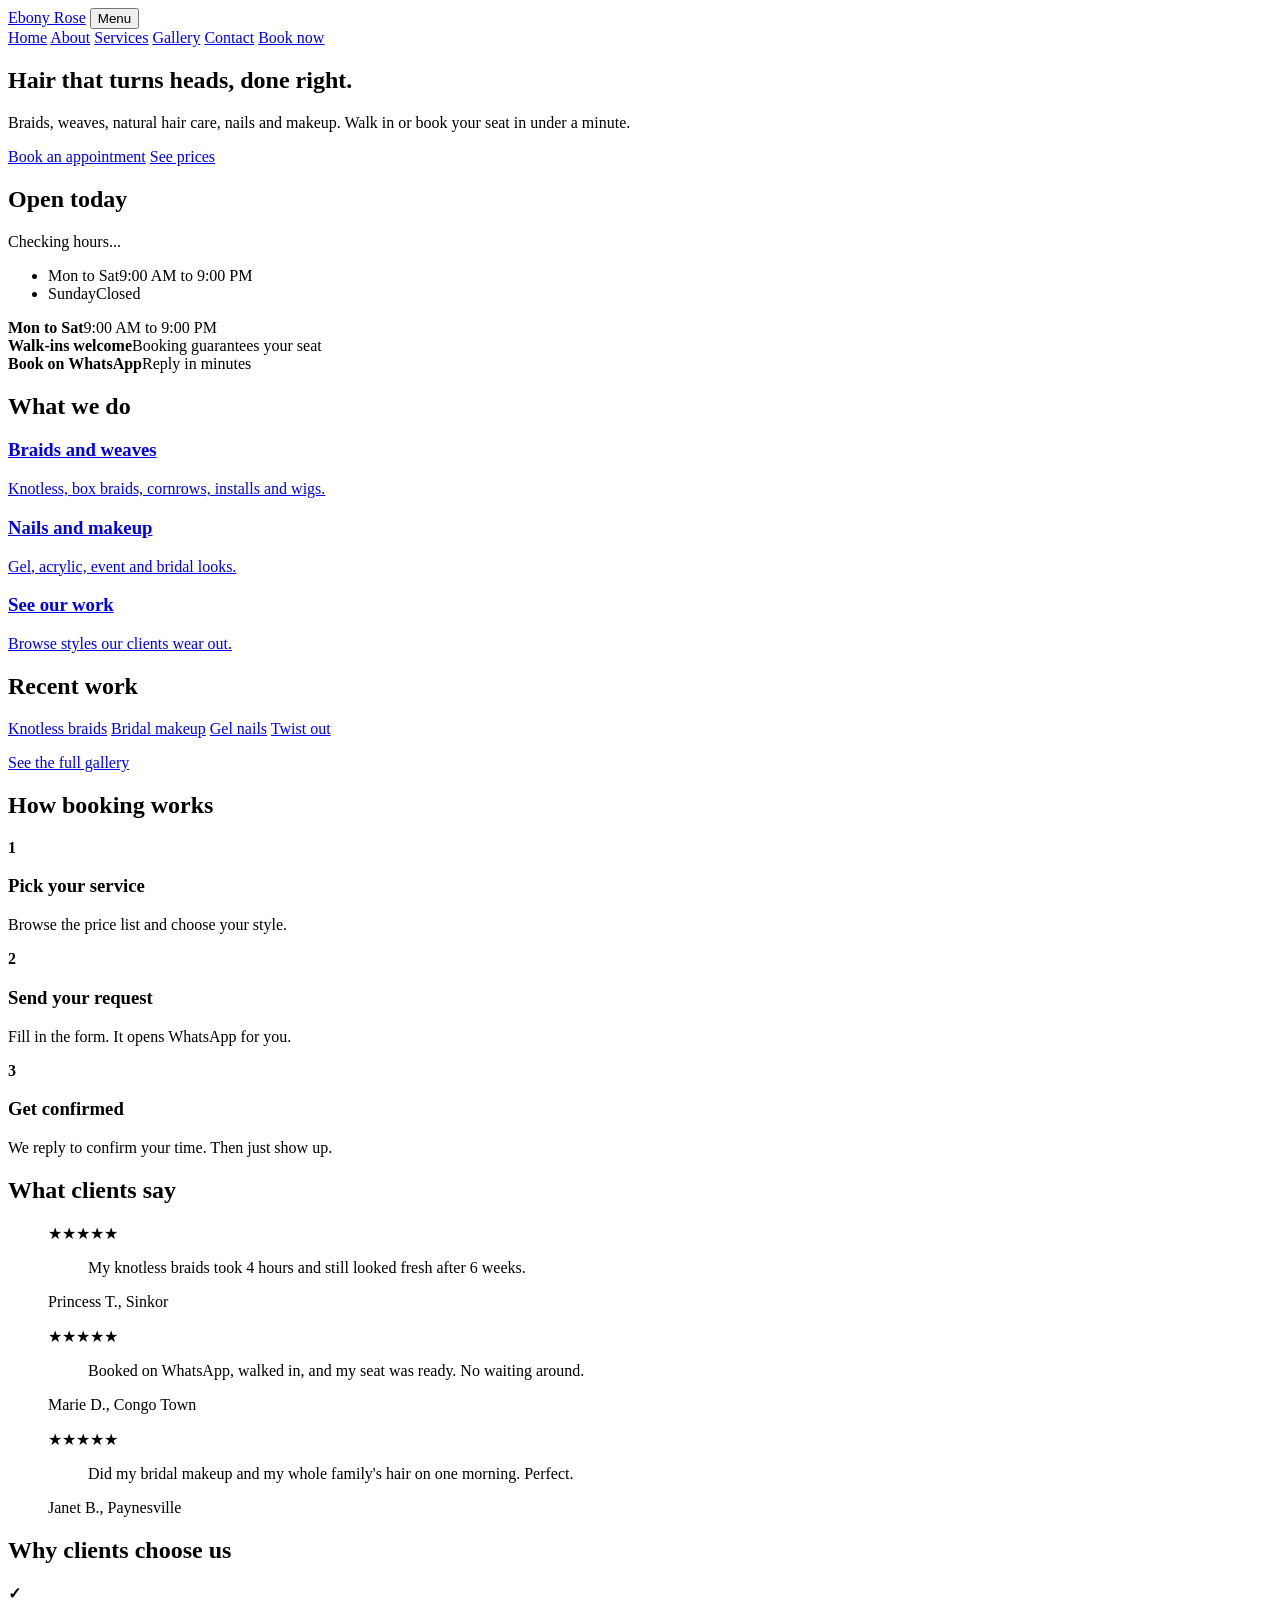
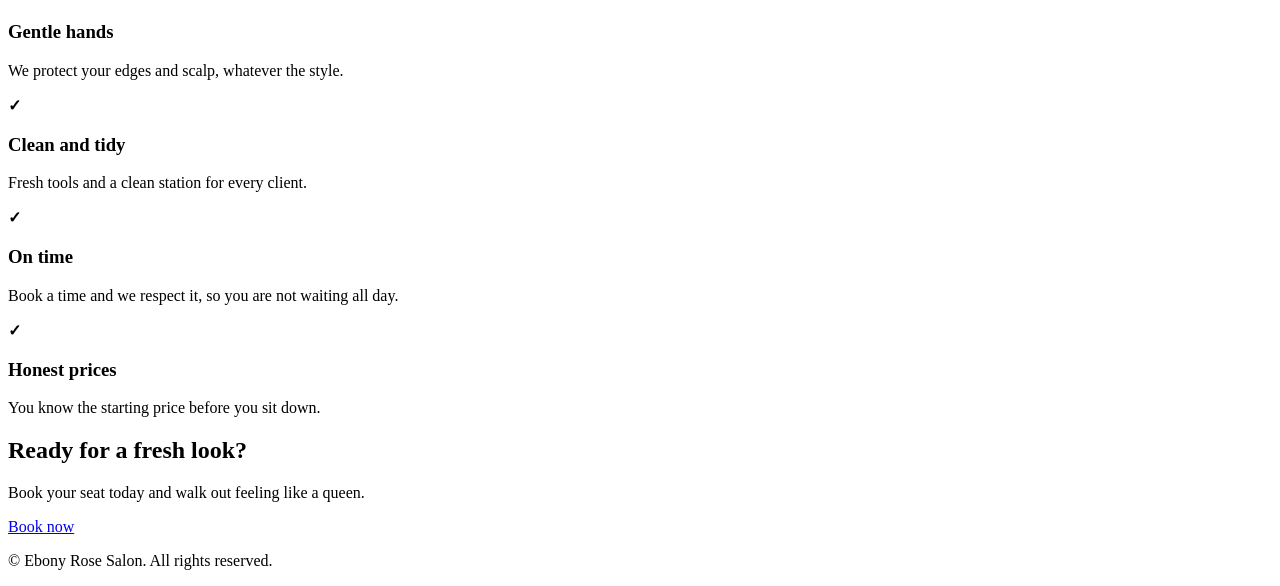
==== index.html @ 3163e4ab "Add files via upload" ====
<!DOCTYPE html>
<html lang="en">
<head>
  <meta charset="UTF-8">
  <meta name="viewport" content="width=device-width, initial-scale=1">
  <title>Hair, Braids, Nails & Makeup | Ebony Rose Salon</title>
  <meta name="description" content="Braids, weaves, natural hair care, nails and makeup at Ebony Rose Salon.">
  <link rel="preconnect" href="https://fonts.googleapis.com">
  <link rel="preconnect" href="https://fonts.gstatic.com" crossorigin>
  <link href="https://fonts.googleapis.com/css2?family=Fraunces:opsz,wght@9..144,500;9..144,700&family=DM+Sans:wght@400;500;700&display=swap" rel="stylesheet">
  <link rel="stylesheet" href="css/style.css">
  <link rel="icon" href="data:image/svg+xml,%3Csvg xmlns='http://www.w3.org/2000/svg' viewBox='0 0 100 100'%3E%3Ctext y='.9em' font-size='90'%3E🌹%3C/text%3E%3C/svg%3E">
  <meta name="theme-color" content="#2a1233">
  <meta property="og:type" content="website">
  <meta property="og:title" content="Ebony Rose Salon">
  <meta property="og:description" content="Braids, weaves, natural hair care, nails and makeup. Book on WhatsApp.">
  <!-- After you upload the site, change this to the full web address of the image, e.g. https://yoursite.com/images/knotless-braids.jpg -->
  <meta property="og:image" content="images/knotless-braids.jpg">
</head>
<body>
<header class="nav">
  <a class="logo" href="index.html">Ebony Rose</a>
  <button class="nav-toggle" id="navToggle" aria-label="Open menu" aria-expanded="false">Menu</button>
  <nav id="navMenu">
    <a href="index.html" aria-current="page">Home</a>
    <a href="about.html">About</a>
    <a href="services.html">Services</a>
    <a href="gallery.html">Gallery</a>
    <a href="contact.html">Contact</a>
    <a class="btn btn-small" href="book.html">Book now</a>
  </nav>
</header>
<main>
  <section class="hero">
    <div class="hero-text">
      <h1>Hair that turns heads, done right.</h1>
      <p>Braids, weaves, natural hair care, nails and makeup. Walk in or book your seat in under a minute.</p>
      <div class="hero-actions">
        <a class="btn" href="book.html">Book an appointment</a>
        <a class="btn btn-ghost" href="services.html">See prices</a>
      </div>
    </div>
    <div class="hero-card" aria-label="Opening hours">
      <h2>Open today</h2>
      <p class="open-status" id="openStatus">Checking hours...</p>
      <ul class="hours-mini">
        <li><span>Mon to Sat</span><span>9:00 AM to 9:00 PM</span></li>
        <li><span>Sunday</span><span>Closed</span></li>
      </ul>
    </div>
  </section>

  <section class="strip">
    <div><strong>Mon to Sat</strong><span>9:00 AM to 9:00 PM</span></div>
    <div><strong>Walk-ins welcome</strong><span>Booking guarantees your seat</span></div>
    <div><strong>Book on WhatsApp</strong><span>Reply in minutes</span></div>
  </section>

  <section class="section">
    <h2>What we do</h2>
    <div class="teasers">
      <a href="services.html"><h3>Braids and weaves</h3><p>Knotless, box braids, cornrows, installs and wigs.</p></a>
      <a href="services.html"><h3>Nails and makeup</h3><p>Gel, acrylic, event and bridal looks.</p></a>
      <a href="gallery.html"><h3>See our work</h3><p>Browse styles our clients wear out.</p></a>
    </div>
  </section>

  <section class="section section-alt">
    <h2>Recent work</h2>
    <div class="preview">
      <a href="gallery.html" style="background-image:url('images/knotless-braids.jpg')"><span>Knotless braids</span></a>
      <a href="gallery.html" style="background-image:url('images/bridal-makeup.jpg')"><span>Bridal makeup</span></a>
      <a href="gallery.html" style="background-image:url('images/gel-nails.jpg')"><span>Gel nails</span></a>
      <a href="gallery.html" style="background-image:url('images/twist-out.jpg')"><span>Twist out</span></a>
    </div>
    <p class="cta-row"><a class="btn" href="gallery.html">See the full gallery</a></p>
  </section>

  <section class="section">
    <h2>How booking works</h2>
    <div class="steps">
      <div><b>1</b><h3>Pick your service</h3><p>Browse the price list and choose your style.</p></div>
      <div><b>2</b><h3>Send your request</h3><p>Fill in the form. It opens WhatsApp for you.</p></div>
      <div><b>3</b><h3>Get confirmed</h3><p>We reply to confirm your time. Then just show up.</p></div>
    </div>
  </section>

  <section class="section section-alt">
    <h2>What clients say</h2>
    <div class="reviews">
      <figure><div class="stars" aria-label="5 stars">★★★★★</div><blockquote>My knotless braids took 4 hours and still looked fresh after 6 weeks.</blockquote><figcaption>Princess T., Sinkor</figcaption></figure>
      <figure><div class="stars" aria-label="5 stars">★★★★★</div><blockquote>Booked on WhatsApp, walked in, and my seat was ready. No waiting around.</blockquote><figcaption>Marie D., Congo Town</figcaption></figure>
      <figure><div class="stars" aria-label="5 stars">★★★★★</div><blockquote>Did my bridal makeup and my whole family's hair on one morning. Perfect.</blockquote><figcaption>Janet B., Paynesville</figcaption></figure>
    </div>
  </section>
  <section class="section">
    <h2>Why clients choose us</h2>
    <div class="steps">
      <div><b>&#10003;</b><h3>Gentle hands</h3><p>We protect your edges and scalp, whatever the style.</p></div>
      <div><b>&#10003;</b><h3>Clean and tidy</h3><p>Fresh tools and a clean station for every client.</p></div>
      <div><b>&#10003;</b><h3>On time</h3><p>Book a time and we respect it, so you are not waiting all day.</p></div>
      <div><b>&#10003;</b><h3>Honest prices</h3><p>You know the starting price before you sit down.</p></div>
    </div>
  </section>

  <section class="cta-band">
    <h2>Ready for a fresh look?</h2>
    <p>Book your seat today and walk out feeling like a queen.</p>
    <a class="btn" href="book.html">Book now</a>
  </section>
</main>
<footer>
  <p>&copy; <span id="year"></span> Ebony Rose Salon. All rights reserved.</p>
</footer>
<script src="js/script.js"></script>
</body>
</html>
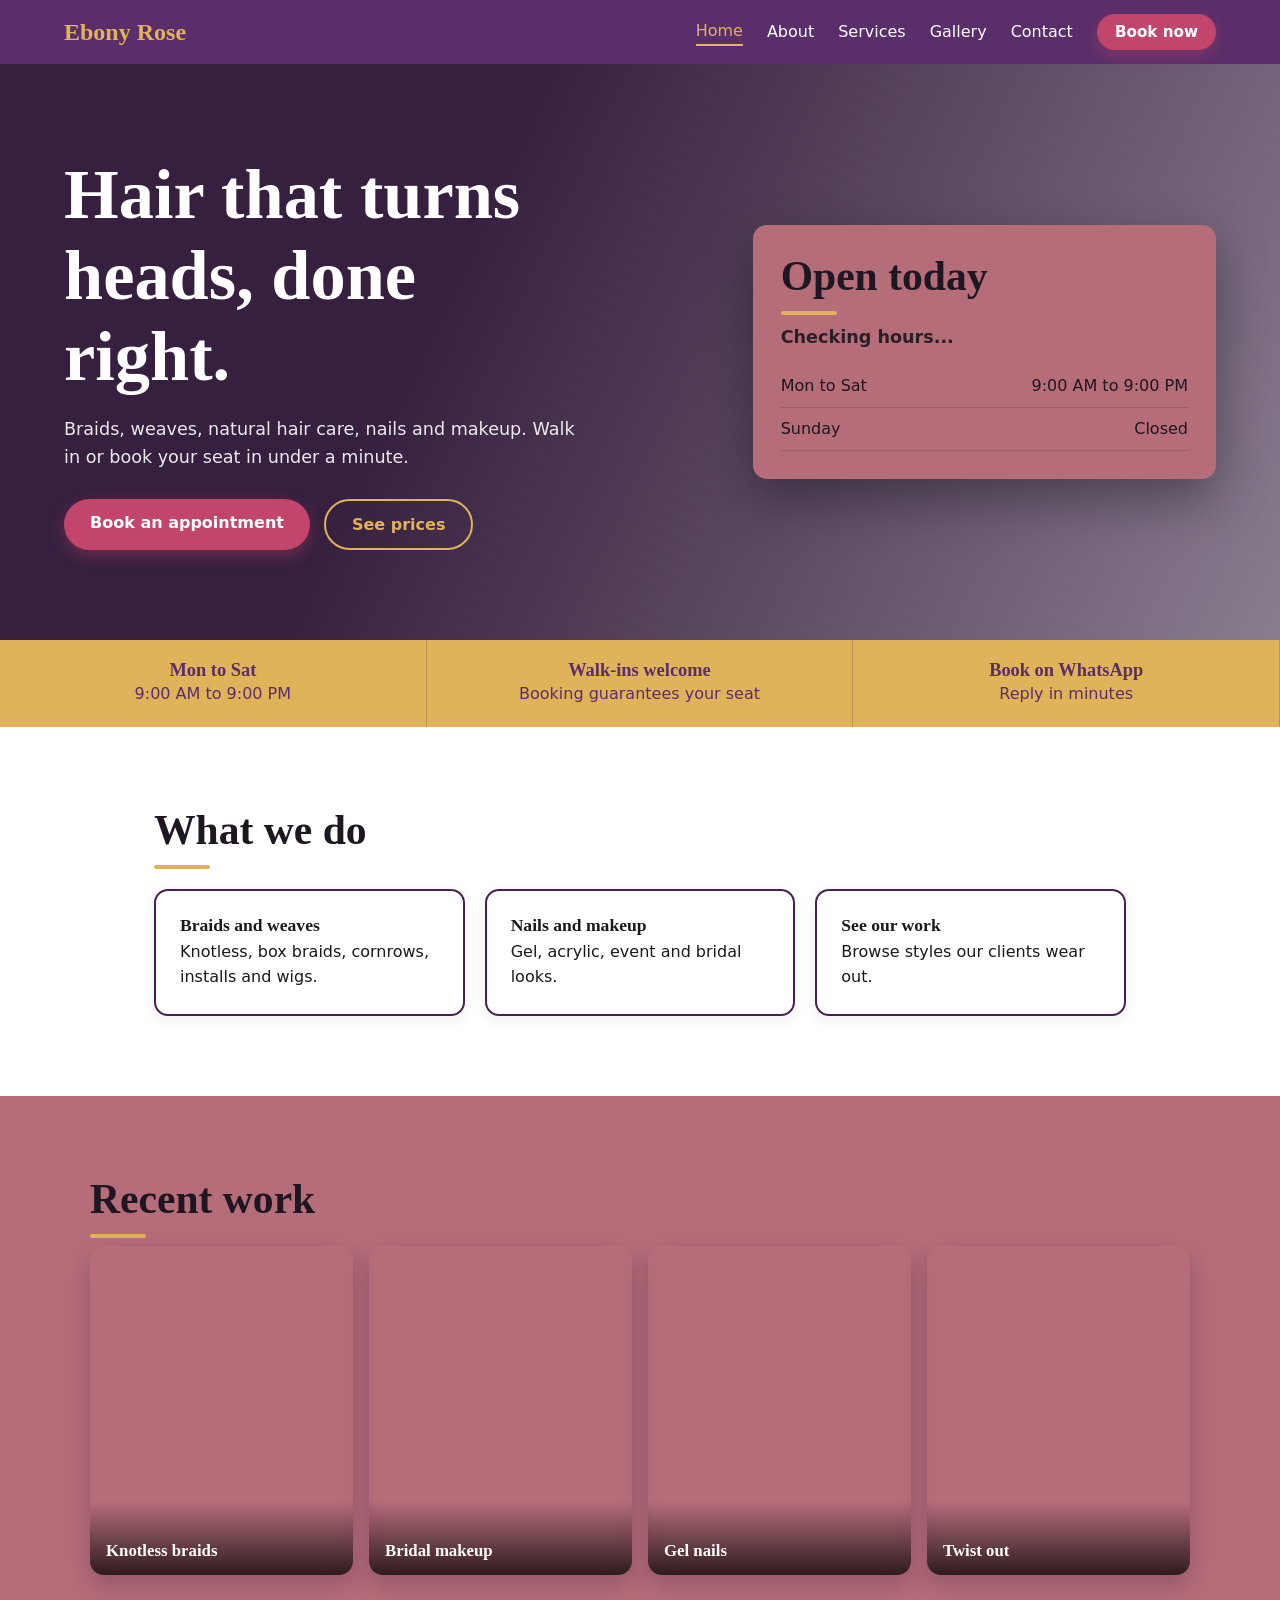
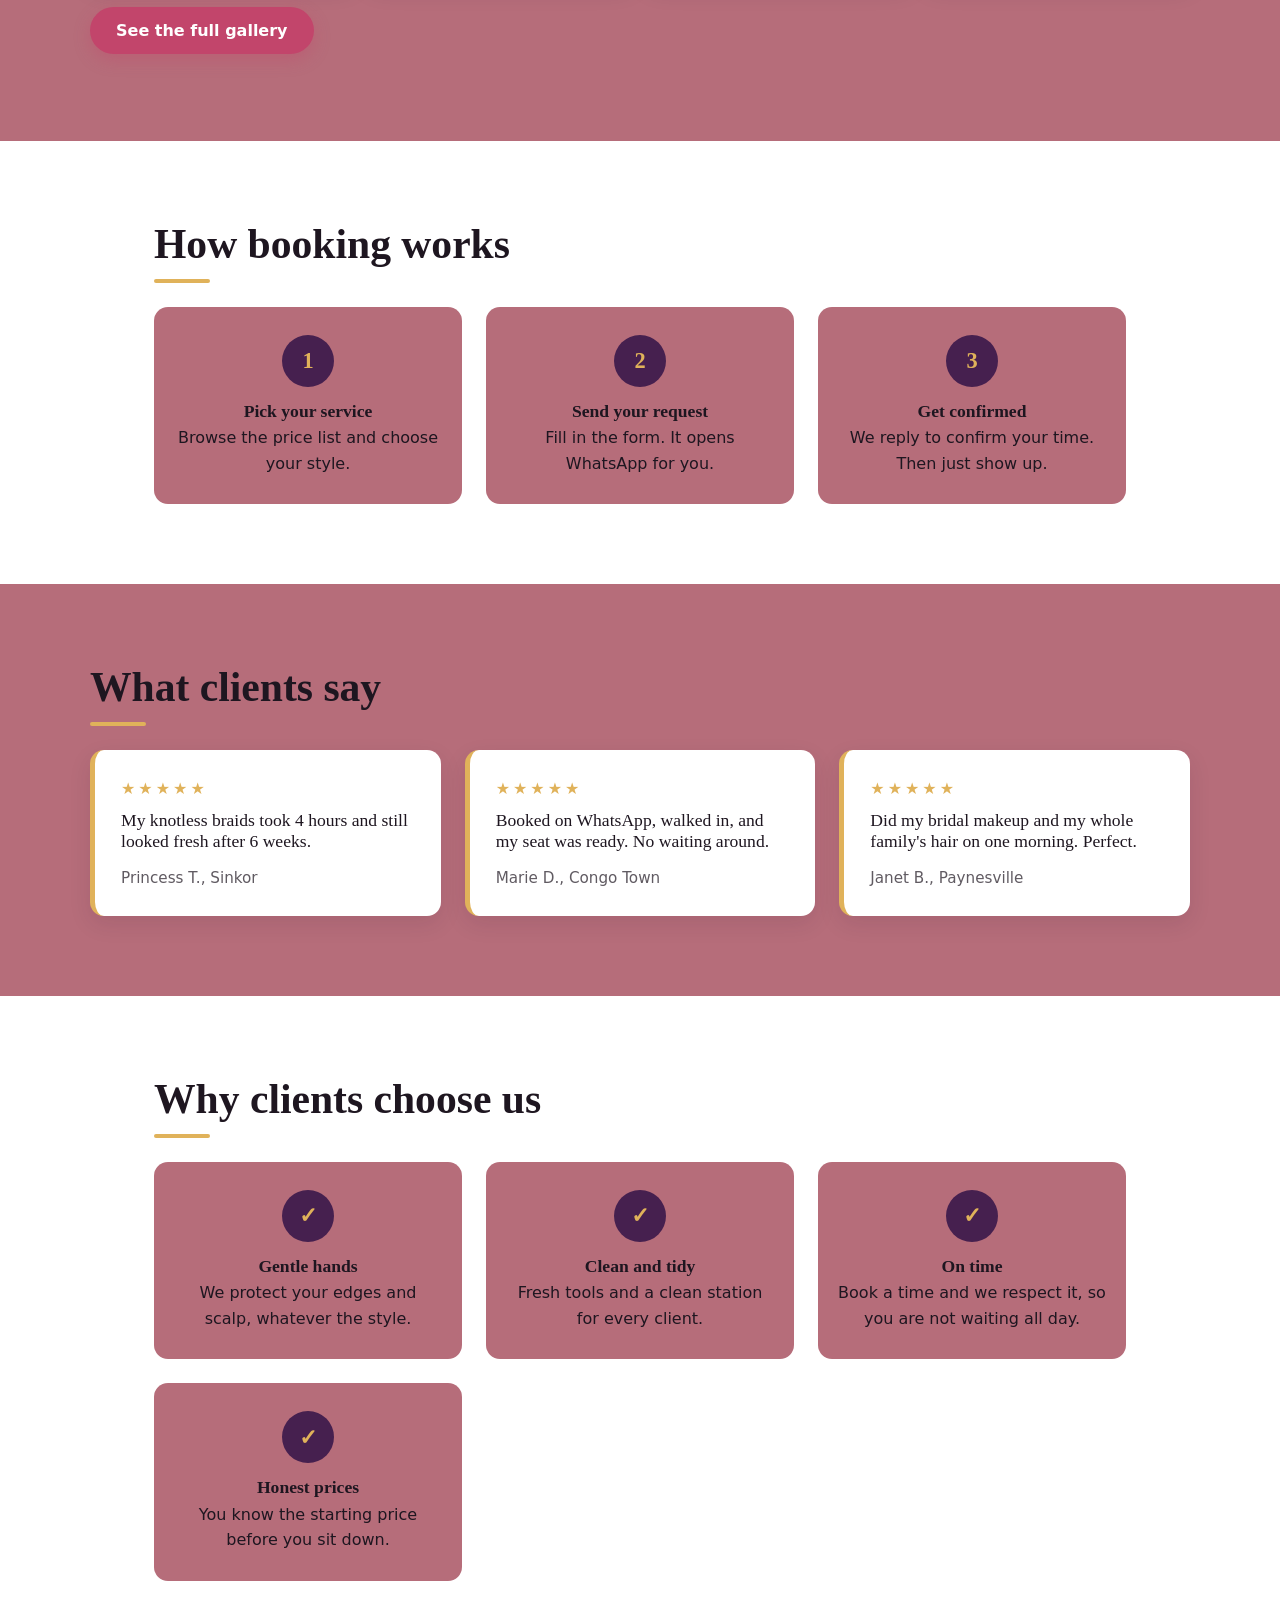
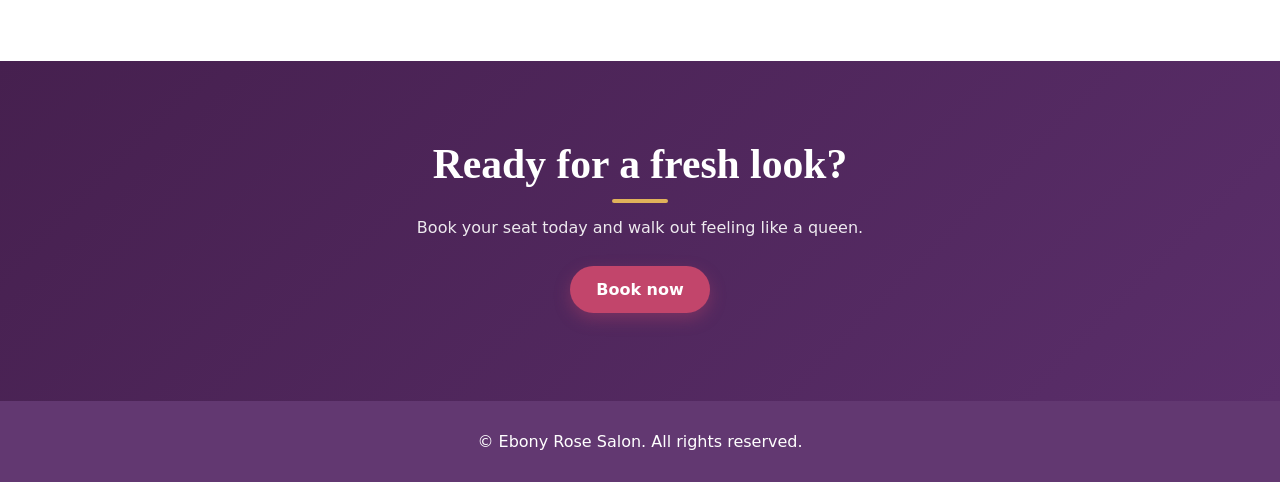
==== commit d81b47bc: "Update index.html" ====
--- a/index.html
+++ b/index.html
@@ -8,7 +8,7 @@
   <link rel="preconnect" href="https://fonts.googleapis.com">
   <link rel="preconnect" href="https://fonts.gstatic.com" crossorigin>
   <link href="https://fonts.googleapis.com/css2?family=Fraunces:opsz,wght@9..144,500;9..144,700&family=DM+Sans:wght@400;500;700&display=swap" rel="stylesheet">
-  <link rel="stylesheet" href="css/style.css">
+  <link rel="stylesheet" href="style.css">
   <link rel="icon" href="data:image/svg+xml,%3Csvg xmlns='http://www.w3.org/2000/svg' viewBox='0 0 100 100'%3E%3Ctext y='.9em' font-size='90'%3E🌹%3C/text%3E%3C/svg%3E">
   <meta name="theme-color" content="#2a1233">
   <meta property="og:type" content="website">
--- a/style.css
+++ b/style.css
@@ -0,0 +1,303 @@
+:root {
+  --aubergine: #5a2e6a;
+  --plum: #46204f;
+  --blush: #b66d7a;
+  --rose: #c2456b;
+  --gold: #e0b25a;
+  --ink: #1e1620;
+  --white: #ffffff;
+  --radius: 14px;
+  --serif: "Fraunces", Georgia, serif;
+  --sans: "DM Sans", system-ui, sans-serif;
+}
+
+* { box-sizing: border-box; margin: 0; padding: 0; }
+html { scroll-behavior: smooth; scroll-padding-top: 72px; }
+body { font-family: var(--sans); color: var(--ink); background: var(--white); line-height: 1.6; }
+img { max-width: 100%; display: block; }
+a { color: inherit; }
+:focus-visible { outline: 3px solid var(--gold); outline-offset: 2px; }
+
+h1, h2, h3 { font-family: var(--serif); line-height: 1.15; }
+h2 { font-size: clamp(1.8rem, 4vw, 2.6rem); margin-bottom: 8px; }
+h3 { font-size: 1.1rem; margin: 18px 0 4px; }
+
+/* Buttons */
+.btn {
+  display: inline-block; background: var(--rose); color: var(--white);
+  padding: 14px 26px; border-radius: 999px; border: 0; font: 700 1rem var(--sans);
+  text-decoration: none; cursor: pointer; transition: background .2s;
+}
+.btn:hover { background: #a9355a; }
+.btn-small { padding: 9px 18px; font-size: .95rem; }
+.btn-ghost { background: transparent; border: 2px solid var(--gold); color: var(--gold); }
+.btn-ghost:hover { background: var(--gold); color: var(--aubergine); }
+
+/* Navigation */
+.nav {
+  position: sticky; top: 0; z-index: 50; display: flex; align-items: center;
+  justify-content: space-between; padding: 14px 5vw; background: var(--aubergine); color: var(--white);
+}
+.logo { font: 700 1.5rem var(--serif); text-decoration: none; color: var(--gold); }
+.nav nav { display: flex; gap: 24px; align-items: center; }
+.nav nav a { text-decoration: none; }
+.nav nav a:not(.btn):hover { color: var(--gold); }
+.nav-toggle { display: none; background: none; border: 2px solid var(--gold); color: var(--gold); padding: 6px 14px; border-radius: 8px; font: 700 .95rem var(--sans); cursor: pointer; }
+
+/* Hero */
+.hero {
+  display: grid; grid-template-columns: 1.4fr 1fr; gap: 40px; align-items: center;
+  padding: 90px 5vw; background: radial-gradient(circle at 80% 20%, var(--plum), var(--aubergine) 60%); color: var(--white);
+}
+.hero h1 { font-size: clamp(2.4rem, 6vw, 4.4rem); max-width: 14ch; margin-bottom: 18px; }
+.hero p { max-width: 46ch; font-size: 1.1rem; opacity: .9; }
+.hero-actions { display: flex; gap: 14px; margin-top: 28px; flex-wrap: wrap; }
+.hero-card { background: var(--blush); color: var(--ink); padding: 28px; border-radius: var(--radius); }
+.open-status { font-weight: 700; margin: 6px 0 14px; }
+.open-status.open { color: #1b7a43; }
+.open-status.closed { color: #b3261e; }
+.hours-mini { list-style: none; }
+.hours-mini li { display: flex; justify-content: space-between; gap: 16px; padding: 8px 0; border-bottom: 1px solid rgba(0,0,0,.12); }
+
+/* Sections */
+.section { padding: 80px 5vw; max-width: 1100px; margin: 0 auto; }
+.section-alt { max-width: none; background: var(--blush); }
+.section-alt > * { max-width: 1100px; margin-left: auto; margin-right: auto; }
+.section-note { opacity: .75; margin-bottom: 28px; }
+
+/* Services */
+.tabs { display: flex; gap: 10px; flex-wrap: wrap; margin-bottom: 24px; }
+.tab { padding: 9px 20px; border-radius: 999px; border: 2px solid var(--plum); background: transparent; font: 500 1rem var(--sans); cursor: pointer; }
+.tab.active { background: var(--plum); color: var(--white); }
+.service-list { display: grid; gap: 4px; }
+.service {
+  display: grid; grid-template-columns: 1fr auto; gap: 4px 20px; padding: 16px 0;
+  border-bottom: 1px solid rgba(0,0,0,.14);
+}
+.service strong { font-size: 1.1rem; }
+.service .price { font: 700 1.2rem var(--serif); color: var(--rose); }
+.service small { grid-column: 1; opacity: .7; }
+
+/* Gallery */
+.gallery { display: grid; grid-template-columns: repeat(auto-fill, minmax(200px, 1fr)); gap: 14px; }
+.gallery-item {
+  aspect-ratio: 4 / 5; border-radius: var(--radius); border: 0; cursor: pointer;
+  display: flex; align-items: flex-end; padding: 14px; color: var(--white);
+  font: 700 1.05rem var(--serif); text-align: left; transition: transform .2s;
+}
+.gallery-item:hover { transform: scale(1.03); }
+
+/* Booking form */
+.book-form { display: grid; grid-template-columns: 1fr 1fr; gap: 18px; max-width: 760px; }
+.book-form label { display: grid; gap: 6px; font-weight: 500; }
+.book-form .full { grid-column: 1 / -1; }
+input, select, textarea {
+  padding: 12px 14px; border: 2px solid #d9c9dc; border-radius: 10px; font: 400 1rem var(--sans); background: var(--white);
+}
+input:focus, select:focus, textarea:focus { border-color: var(--rose); outline: none; }
+.error { color: #b3261e; font-size: .9rem; min-height: 1em; }
+
+/* Reviews */
+.reviews { display: grid; grid-template-columns: repeat(auto-fit, minmax(250px, 1fr)); gap: 24px; margin-top: 24px; }
+.reviews figure { background: var(--white); padding: 26px; border-radius: var(--radius); border-left: 5px solid var(--gold); }
+.reviews blockquote { font: 500 1.1rem var(--serif); margin-bottom: 14px; }
+.reviews figcaption { opacity: .7; font-size: .95rem; }
+
+/* Visit */
+.visit-grid { display: grid; grid-template-columns: repeat(auto-fit, minmax(260px, 1fr)); gap: 40px; margin-top: 16px; }
+
+footer { background: var(--aubergine); color: var(--white); text-align: center; padding: 28px 5vw; opacity: .95; }
+
+/* Lightbox */
+.lightbox { position: fixed; inset: 0; background: rgba(20, 8, 24, .92); z-index: 100; display: grid; place-items: center; padding: 24px; }
+.lightbox[hidden] { display: none; }
+.lightbox-body { width: min(480px, 90vw); aspect-ratio: 4 / 5; border-radius: var(--radius); display: flex; align-items: flex-end; padding: 24px; color: var(--white); font: 700 1.6rem var(--serif); }
+.lightbox-close { position: absolute; top: 20px; right: 20px; background: var(--gold); border: 0; padding: 10px 20px; border-radius: 999px; font: 700 1rem var(--sans); cursor: pointer; }
+
+/* Mobile */
+@media (max-width: 800px) {
+  .hero { grid-template-columns: 1fr; padding: 60px 5vw; }
+  .nav-toggle { display: block; }
+  .nav nav { display: none; position: absolute; top: 100%; left: 0; right: 0; flex-direction: column; background: var(--aubergine); padding: 20px 5vw 28px; gap: 18px; align-items: flex-start; }
+  .nav nav.open { display: flex; }
+  .book-form { grid-template-columns: 1fr; }
+  .section { padding: 56px 5vw; }
+}
+
+@media (prefers-reduced-motion: reduce) {
+  html { scroll-behavior: auto; }
+  * { transition: none !important; }
+}
+
+/* Multi-page additions */
+.nav nav a[aria-current="page"]:not(.btn) { color: var(--gold); border-bottom: 2px solid var(--gold); }
+.page-hero { background: radial-gradient(circle at 80% 20%, var(--plum), var(--aubergine) 60%); color: var(--white); padding: 56px 5vw; }
+.page-hero h1 { font-size: clamp(2rem, 5vw, 3.2rem); margin-bottom: 8px; }
+.page-hero p { opacity: .9; max-width: 52ch; }
+.teasers { display: grid; grid-template-columns: repeat(auto-fit, minmax(240px, 1fr)); gap: 20px; margin-top: 20px; }
+.teasers a { text-decoration: none; padding: 24px; border-radius: var(--radius); border: 2px solid var(--plum); transition: background .2s; }
+.teasers a:hover { background: var(--blush); }
+.teasers h3 { margin-top: 0; }
+.cta-row { margin-top: 32px; }
+
+/* ===== Beautify pack ===== */
+.hero { background: linear-gradient(115deg, rgba(42,18,51,.94) 35%, rgba(42,18,51,.55)), url('../images/knotless-braids.jpg') center / cover; min-height: 520px; }
+.hero h1 em { color: var(--gold); font-style: normal; }
+.hero-card { box-shadow: 0 20px 50px rgba(0,0,0,.35); }
+.page-hero { background: linear-gradient(115deg, rgba(42,18,51,.95), rgba(70,32,79,.85)), url('../images/silk-press.jpg') center / cover; }
+
+h2::after { content: ""; display: block; width: 56px; height: 4px; border-radius: 4px; background: var(--gold); margin-top: 10px; }
+.btn { box-shadow: 0 6px 16px rgba(194,69,107,.35); transition: transform .2s, background .2s, box-shadow .2s; }
+.btn:hover { transform: translateY(-2px); box-shadow: 0 10px 22px rgba(194,69,107,.45); }
+.btn-ghost { box-shadow: none; }
+.nav.scrolled { box-shadow: 0 6px 24px rgba(0,0,0,.35); }
+
+.strip { display: grid; grid-template-columns: repeat(auto-fit, minmax(220px, 1fr)); background: var(--gold); color: var(--aubergine); }
+.strip div { padding: 20px 5vw; display: grid; text-align: center; border-right: 1px solid rgba(42,18,51,.2); }
+.strip strong { font: 700 1.15rem var(--serif); }
+
+.preview { display: grid; grid-template-columns: repeat(auto-fit, minmax(200px, 1fr)); gap: 16px; }
+.preview a { aspect-ratio: 4/5; border-radius: var(--radius); background-size: cover; background-position: center; display: flex; align-items: flex-end; text-decoration: none; color: var(--white); box-shadow: 0 10px 24px rgba(42,18,51,.25); overflow: hidden; transition: transform .25s; }
+.preview a:hover { transform: translateY(-6px); }
+.preview span { width: 100%; padding: 40px 16px 14px; font: 700 1.05rem var(--serif); background: linear-gradient(transparent, rgba(0,0,0,.75)); }
+
+.steps { display: grid; grid-template-columns: repeat(auto-fit, minmax(230px, 1fr)); gap: 24px; margin-top: 24px; }
+.steps div { text-align: center; padding: 28px 20px; border-radius: var(--radius); background: var(--blush); }
+.steps b { display: grid; place-items: center; width: 52px; height: 52px; margin: 0 auto 14px; border-radius: 50%; background: var(--plum); color: var(--gold); font: 700 1.4rem var(--serif); }
+.steps h3 { margin-top: 0; }
+
+.teasers a { box-shadow: 0 4px 14px rgba(42,18,51,.08); }
+.teasers a:hover { transform: translateY(-4px); box-shadow: 0 12px 26px rgba(42,18,51,.18); }
+.service { transition: padding .2s, background .2s; }
+.service:hover { background: var(--blush); padding-left: 14px; padding-right: 14px; border-radius: 10px; }
+.stars { color: var(--gold); letter-spacing: 3px; margin-bottom: 8px; }
+.reviews figure { box-shadow: 0 8px 22px rgba(42,18,51,.1); }
+
+.gallery-item { background-size: cover !important; background-position: center !important; box-shadow: 0 8px 20px rgba(42,18,51,.2); }
+.lightbox-body { background-size: cover !important; background-position: center !important; }
+.lb-arrow { position: absolute; top: 50%; transform: translateY(-50%); background: var(--gold); border: 0; width: 48px; height: 48px; border-radius: 50%; font-size: 1.4rem; cursor: pointer; }
+.lb-prev { left: 4vw; } .lb-next { right: 4vw; }
+
+.estimate { grid-column: 1 / -1; padding: 14px 18px; border-radius: 10px; background: var(--blush); font-weight: 700; }
+.cta-band { text-align: center; padding: 80px 5vw; color: var(--white); background: linear-gradient(135deg, var(--plum), var(--aubergine)); }
+.cta-band h2::after { margin-left: auto; margin-right: auto; }
+.cta-band p { margin: 12px 0 26px; opacity: .9; }
+
+.float-wa, .to-top { position: fixed; right: 18px; z-index: 60; border: 0; border-radius: 999px; font: 700 .95rem var(--sans); cursor: pointer; text-decoration: none; box-shadow: 0 8px 20px rgba(0,0,0,.3); }
+.float-wa { bottom: 18px; background: #25d366; color: #fff; padding: 13px 20px; }
+.to-top { bottom: 78px; width: 44px; height: 44px; background: var(--gold); color: var(--aubergine); opacity: 0; pointer-events: none; transition: opacity .3s; }
+.to-top.show { opacity: 1; pointer-events: auto; }
+
+.reveal { opacity: 0; transform: translateY(28px); transition: opacity .7s ease, transform .7s ease; }
+.reveal.visible { opacity: 1; transform: none; }
+@media (prefers-reduced-motion: reduce) { .reveal { opacity: 1; transform: none; } }
+
+/* ===== Water + bubbles (inner pages) ===== */
+.page-hero { position: relative; overflow: hidden; padding: 64px 5vw 110px; }
+.page-hero > * { position: relative; z-index: 2; }
+.page-hero::before, .page-hero::after {
+  content: ""; position: absolute; left: 0; bottom: -1px; width: 200%; z-index: 1; background-repeat: repeat-x; background-size: 50% 100%;
+}
+.page-hero::before { height: 80px; opacity: .45; animation: wave 16s linear infinite reverse;
+  background-image: url("data:image/svg+xml,%3Csvg xmlns='http://www.w3.org/2000/svg' viewBox='0 0 1200 60' preserveAspectRatio='none'%3E%3Cpath d='M0 30 C200 0 400 0 600 30 S1000 60 1200 30 V60 H0Z' fill='%23ffffff'/%3E%3C/svg%3E"); }
+.page-hero::after { height: 56px; animation: wave 9s linear infinite;
+  background-image: url("data:image/svg+xml,%3Csvg xmlns='http://www.w3.org/2000/svg' viewBox='0 0 1200 60' preserveAspectRatio='none'%3E%3Cpath d='M0 30 C200 0 400 0 600 30 S1000 60 1200 30 V60 H0Z' fill='%23ffffff'/%3E%3C/svg%3E"); }
+@keyframes wave { to { transform: translateX(-50%); } }
+
+.bubbles { position: absolute; inset: 0; z-index: 1; pointer-events: none; }
+.bubbles span {
+  position: absolute; bottom: -70px; border-radius: 50%;
+  background: radial-gradient(circle at 30% 28%, rgba(255,255,255,.85), rgba(255,255,255,.14) 50%, rgba(255,255,255,.04));
+  border: 1px solid rgba(255,255,255,.4); box-shadow: inset 0 0 10px rgba(255,255,255,.25);
+  animation: rise var(--d) ease-in infinite; animation-delay: var(--delay);
+}
+@keyframes rise {
+  0% { transform: translate(0, 0) scale(.6); opacity: 0; }
+  12% { opacity: 1; }
+  50% { transform: translate(22px, -170px) scale(1); }
+  100% { transform: translate(-14px, -420px) scale(1.1); opacity: 0; }
+}
+
+/* soft drifting water blobs behind the page */
+.blobs { position: fixed; inset: 0; z-index: -1; pointer-events: none; overflow: hidden; }
+.blobs i { position: absolute; border-radius: 50%; filter: blur(70px); opacity: .45; animation: drift 18s ease-in-out infinite alternate; }
+.blobs i:nth-child(1) { width: 380px; height: 380px; background: #f3c4d4; top: 8%; left: -8%; }
+.blobs i:nth-child(2) { width: 320px; height: 320px; background: #d9c6f0; top: 45%; right: -6%; animation-delay: -6s; }
+.blobs i:nth-child(3) { width: 280px; height: 280px; background: #fbe3a8; bottom: -6%; left: 30%; animation-delay: -12s; }
+@keyframes drift { to { transform: translate(60px, -50px) scale(1.15); } }
+
+/* glass cards */
+.inner .book-form, .inner .visit-grid > div {
+  background: rgba(255,255,255,.62); backdrop-filter: blur(12px); -webkit-backdrop-filter: blur(12px);
+  border: 1px solid rgba(255,255,255,.9); border-radius: 26px; padding: 30px; box-shadow: 0 16px 40px rgba(70,32,79,.12);
+}
+.inner .book-form { max-width: 780px; }
+.inner .service, .inner .service:hover {
+  background: rgba(255,255,255,.7); border: 1px solid rgba(194,69,107,.16); border-radius: 20px;
+  padding: 16px 22px; margin-bottom: 10px; box-shadow: 0 8px 20px rgba(70,32,79,.08); transition: transform .25s, box-shadow .25s;
+}
+.inner .service:hover { transform: translateY(-3px) scale(1.01); box-shadow: 0 14px 28px rgba(194,69,107,.18); }
+.inner .tab { background: rgba(255,255,255,.7); backdrop-filter: blur(6px); }
+.inner .tab.active { background: var(--rose); border-color: var(--rose); }
+.inner .gallery-item { position: relative; border-radius: 30px; overflow: hidden; border: 3px solid rgba(255,255,255,.85); }
+.inner .gallery-item::before { content: ""; position: absolute; top: 12px; left: 16px; width: 46px; height: 22px; border-radius: 50%; background: rgba(255,255,255,.55); transform: rotate(-25deg); }
+.inner .gallery-item:hover { transform: translateY(-8px) scale(1.03); box-shadow: 0 18px 34px rgba(194,69,107,.28); }
+
+/* ripple + click bubbles */
+.btn { position: relative; overflow: hidden; }
+.ripple { position: absolute; border-radius: 50%; background: rgba(255,255,255,.55); transform: scale(0); animation: ripple .6s ease-out forwards; pointer-events: none; }
+@keyframes ripple { to { transform: scale(3.2); opacity: 0; } }
+.pop { position: fixed; z-index: 90; border-radius: 50%; border: 2px solid rgba(194,69,107,.6); background: rgba(255,255,255,.35); pointer-events: none; transform: translate(-50%, -50%) scale(.2); animation: pop .7s ease-out forwards; }
+@keyframes pop { to { transform: translate(-50%, -50%) scale(1); opacity: 0; } }
+
+@media (prefers-reduced-motion: reduce) {
+  .bubbles span, .page-hero::before, .page-hero::after, .blobs i { animation: none; }
+}
+
+/* ===== Colour themes ===== */
+[data-theme="ocean"] { --aubergine: #06303f; --plum: #0b5a70; --blush: #e3f6f8; --rose: #0b7f8a; --gold: #ffd27a; }
+[data-theme="ocean"] .btn:hover { background: #086873; }
+[data-theme="ocean"] .hero { background: linear-gradient(115deg, rgba(6,48,63,.94) 35%, rgba(6,48,63,.5)), url('../images/knotless-braids.jpg') center / cover; }
+[data-theme="ocean"] .page-hero { background: linear-gradient(115deg, rgba(6,48,63,.95), rgba(11,90,112,.85)), url('../images/silk-press.jpg') center / cover; }
+[data-theme="ocean"] .blobs i:nth-child(1) { background: #a8e6ee; }
+[data-theme="ocean"] .blobs i:nth-child(2) { background: #b9d4f5; }
+[data-theme="ocean"] .blobs i:nth-child(3) { background: #c8f2e4; }
+
+[data-theme="gold"] { --aubergine: #111111; --plum: #2b2b2b; --blush: #f6f0e3; --rose: #8a6a1f; --gold: #e8c25a; }
+[data-theme="gold"] .btn:hover { background: #6f5416; }
+[data-theme="gold"] .hero { background: linear-gradient(115deg, rgba(17,17,17,.95) 35%, rgba(17,17,17,.55)), url('../images/knotless-braids.jpg') center / cover; }
+[data-theme="gold"] .page-hero { background: linear-gradient(115deg, rgba(17,17,17,.96), rgba(43,43,43,.88)), url('../images/silk-press.jpg') center / cover; }
+[data-theme="gold"] .blobs i:nth-child(1) { background: #f1dca0; }
+[data-theme="gold"] .blobs i:nth-child(2) { background: #e0e0e0; }
+[data-theme="gold"] .blobs i:nth-child(3) { background: #f5e6b8; }
+
+.theme-picker { position: fixed; left: 14px; bottom: 18px; z-index: 60; display: flex; gap: 8px; padding: 8px 10px; border-radius: 999px; background: rgba(255,255,255,.9); box-shadow: 0 8px 20px rgba(0,0,0,.25); }
+.theme-dot { width: 26px; height: 26px; border-radius: 50%; border: 3px solid #fff; cursor: pointer; box-shadow: 0 0 0 1px rgba(0,0,0,.25); }
+.theme-dot.on { box-shadow: 0 0 0 3px var(--gold), 0 0 0 4px rgba(0,0,0,.4); }
+
+/* ===== Rich content ===== */
+.badge { font: 700 .7rem var(--sans); font-style: normal; background: var(--gold); color: var(--aubergine); padding: 3px 9px; border-radius: 999px; margin-left: 8px; vertical-align: middle; }
+.service .desc { grid-column: 1 / -1; font-size: .95rem; opacity: .8; margin-top: 4px; }
+.gallery-item[hidden] { display: none; }
+.lb-book { position: absolute; bottom: 24px; left: 50%; transform: translateX(-50%); }
+.lb-book:hover { transform: translateX(-50%) translateY(-2px); }
+.faq { display: grid; gap: 12px; max-width: 800px; margin-top: 18px; }
+.faq details { background: rgba(255,255,255,.75); border: 1px solid rgba(70,32,79,.15); border-radius: 16px; padding: 16px 22px; box-shadow: 0 6px 16px rgba(70,32,79,.07); }
+.faq summary { cursor: pointer; font: 700 1.05rem var(--serif); }
+.faq details[open] summary { color: var(--rose); margin-bottom: 8px; }
+.about-text { max-width: 70ch; font-size: 1.1rem; margin-top: 16px; }
+
+/* ===== Upgrades ===== */
+.promo { display: flex; justify-content: center; align-items: center; gap: 14px; background: var(--gold); color: var(--aubergine); font-weight: 700; font-size: .95rem; padding: 8px 5vw; text-align: center; }
+.promo button { background: none; border: 0; font-size: 1.3rem; line-height: 1; cursor: pointer; color: inherit; }
+.rich-footer { text-align: left; padding: 56px 5vw 24px; }
+.foot-grid { display: grid; grid-template-columns: repeat(auto-fit, minmax(190px, 1fr)); gap: 32px; max-width: 1100px; margin: 0 auto; }
+.rich-footer h3 { font-size: 1.1rem; color: var(--gold); margin: 0 0 10px; }
+.rich-footer p, .rich-footer a { display: block; opacity: .85; margin-bottom: 6px; text-decoration: none; font-size: .95rem; }
+.rich-footer a:hover { color: var(--gold); opacity: 1; }
+.foot-copy { text-align: center; margin: 36px auto 0; padding-top: 18px; border-top: 1px solid rgba(255,255,255,.2); max-width: 1100px; font-size: .9rem; }
+.dir-btn { margin-top: 10px; }
+.add-svc { grid-column: 1 / -1; justify-self: start; background: transparent; border: 2px dashed var(--rose); color: var(--rose); padding: 9px 18px; border-radius: 999px; font: 700 .95rem var(--sans); cursor: pointer; }
+.add-svc:hover { background: var(--blush); }
+.chips { grid-column: 1 / -1; display: flex; flex-wrap: wrap; gap: 8px; }
+.chip { background: var(--plum); color: var(--white); border: 0; padding: 7px 14px; border-radius: 999px; font: 500 .9rem var(--sans); cursor: pointer; }
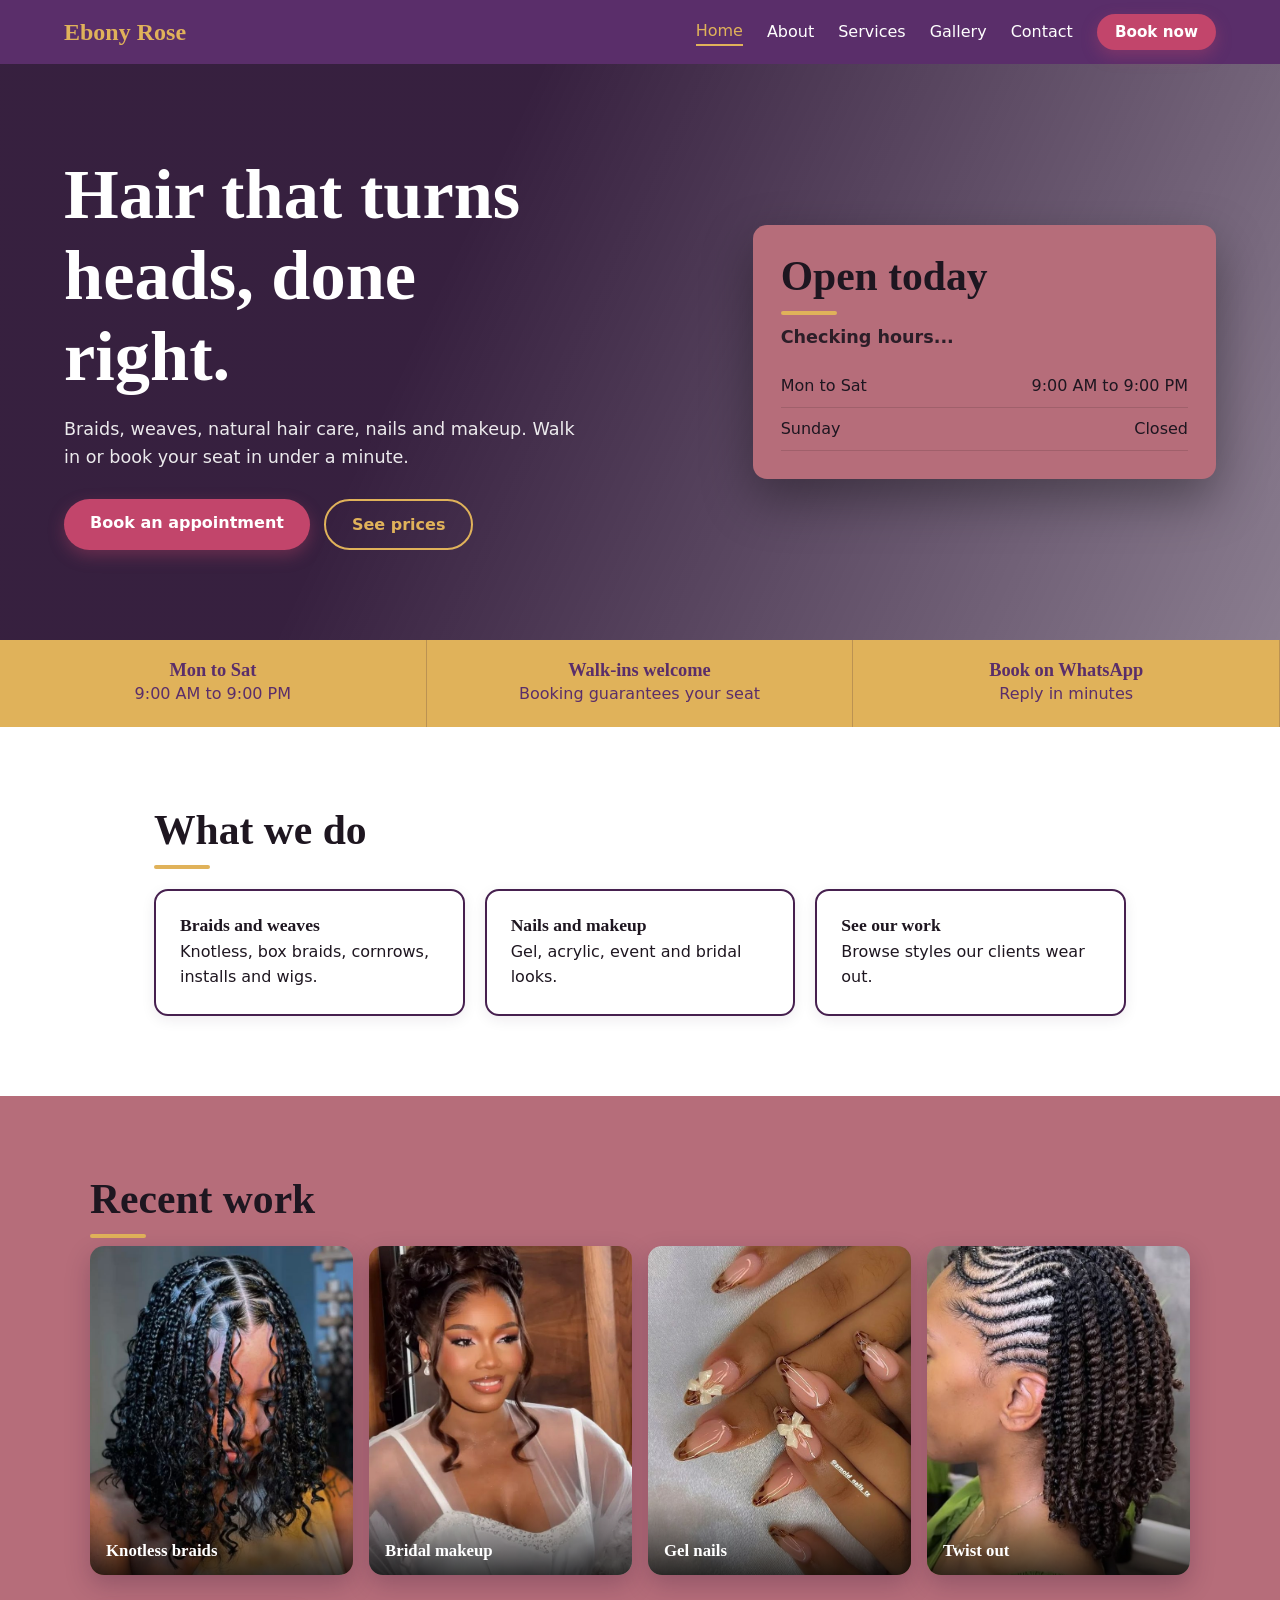
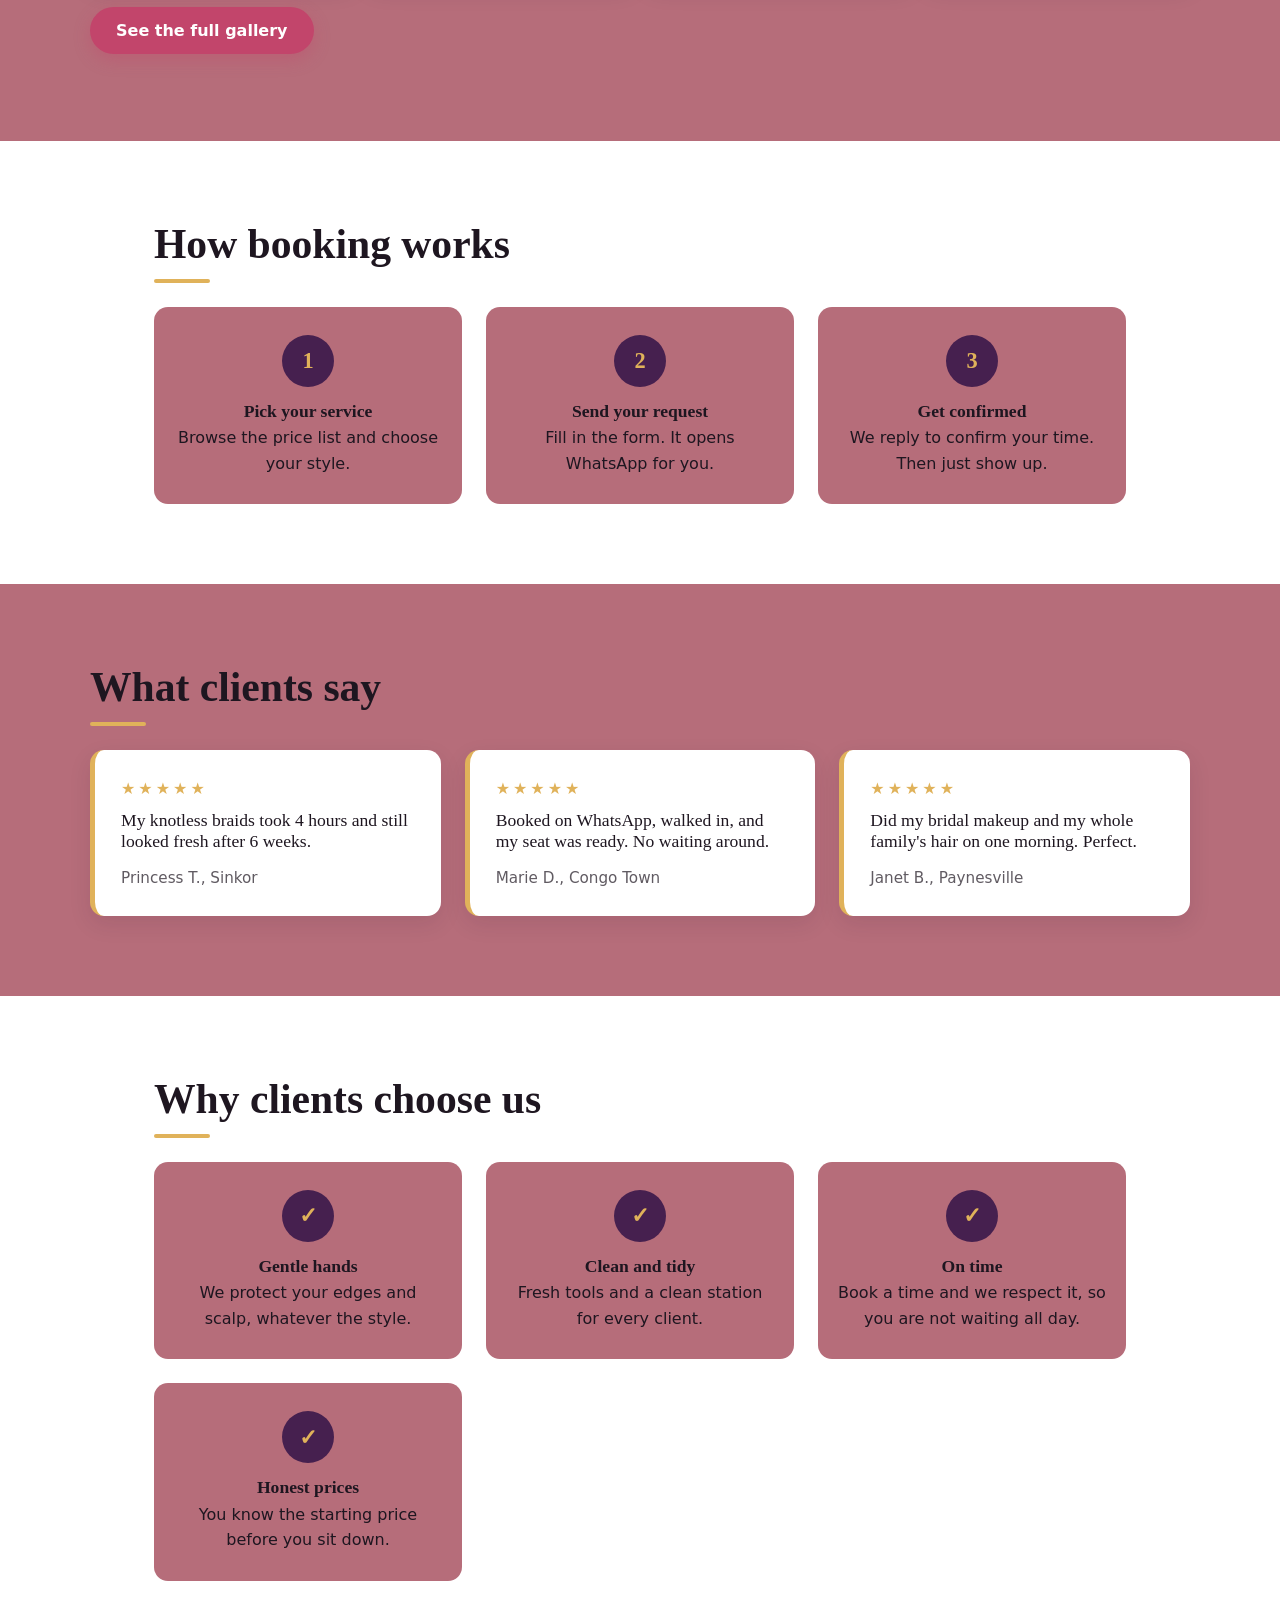
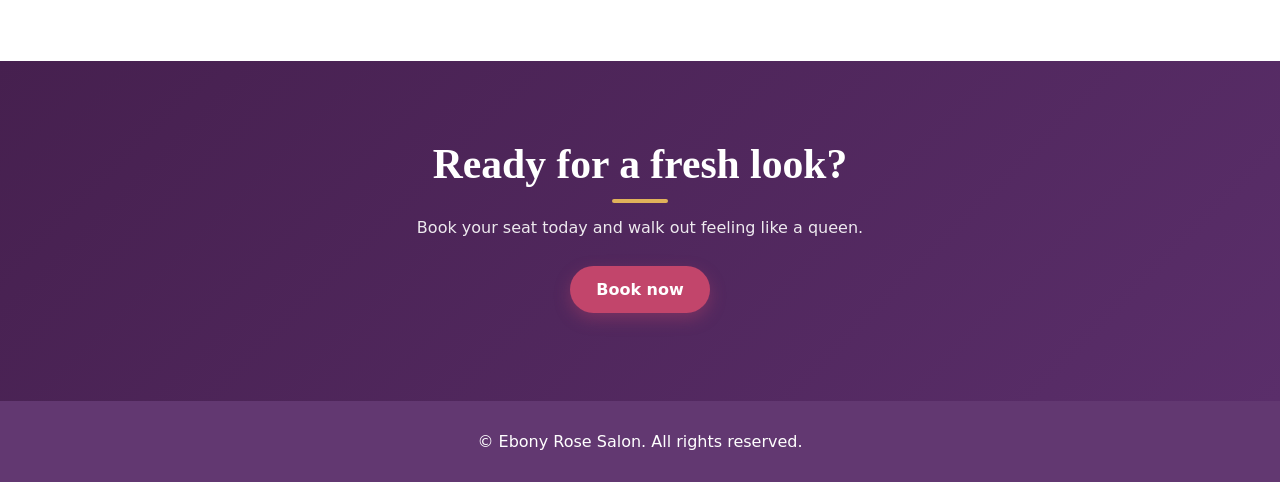
==== commit a7e0a84d: "Update index.html" ====
--- a/index.html
+++ b/index.html
@@ -15,7 +15,7 @@
   <meta property="og:title" content="Ebony Rose Salon">
   <meta property="og:description" content="Braids, weaves, natural hair care, nails and makeup. Book on WhatsApp.">
   <!-- After you upload the site, change this to the full web address of the image, e.g. https://yoursite.com/images/knotless-braids.jpg -->
-  <meta property="og:image" content="images/knotless-braids.jpg">
+  <meta property="og:image" content=" knotless-braids.jpg">
 </head>
 <body>
 <header class="nav">
@@ -68,10 +68,10 @@
   <section class="section section-alt">
     <h2>Recent work</h2>
     <div class="preview">
-      <a href="gallery.html" style="background-image:url('images/knotless-braids.jpg')"><span>Knotless braids</span></a>
-      <a href="gallery.html" style="background-image:url('images/bridal-makeup.jpg')"><span>Bridal makeup</span></a>
-      <a href="gallery.html" style="background-image:url('images/gel-nails.jpg')"><span>Gel nails</span></a>
-      <a href="gallery.html" style="background-image:url('images/twist-out.jpg')"><span>Twist out</span></a>
+      <a href="gallery.html" style="background-image:url('knotless-braids.jpg')"><span>Knotless braids</span></a>
+      <a href="gallery.html" style="background-image:url('bridal-makeup.jpg')"><span>Bridal makeup</span></a>
+      <a href="gallery.html" style="background-image:url('gel-nails.jpg')"><span>Gel nails</span></a>
+      <a href="gallery.html" style="background-image:url('twist-out.jpg')"><span>Twist out</span></a>
     </div>
     <p class="cta-row"><a class="btn" href="gallery.html">See the full gallery</a></p>
   </section>
